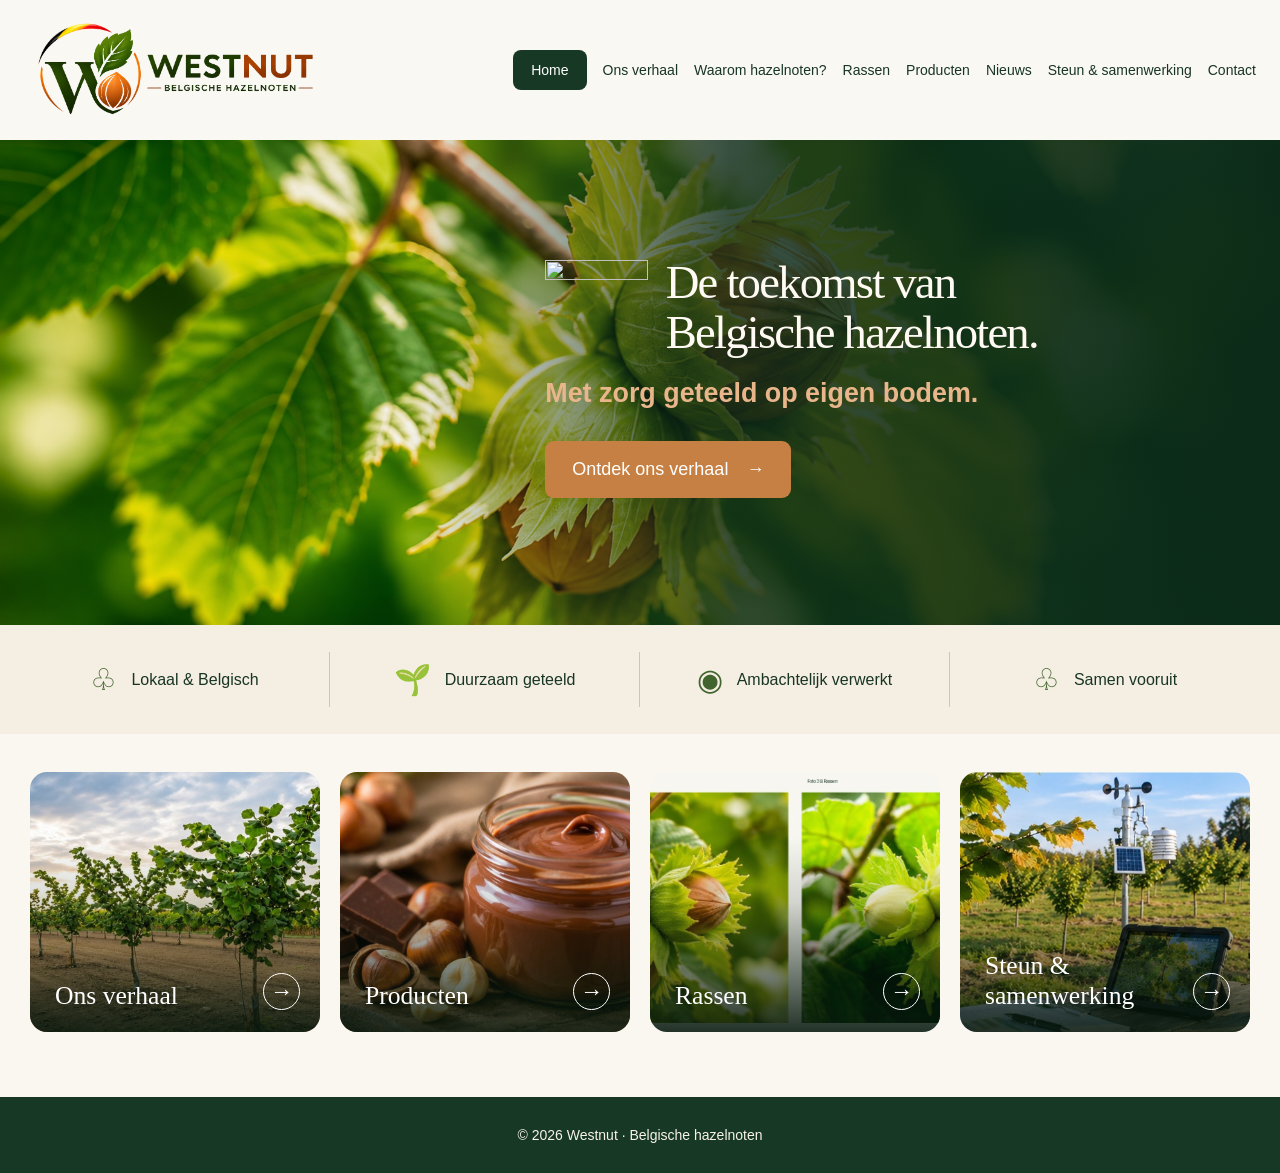
==== index.html @ f93e51cb "Update index.html" ====
<!DOCTYPE html>
<html lang="nl">
<head>
<meta charset="UTF-8">
<meta name="viewport" content="width=device-width, initial-scale=1">

<title>Westnut | Belgische hazelnoten</title>
<meta name="description" content="Westnut: lokaal en duurzaam geteelde Belgische hazelnoten uit West-Vlaanderen.">

<link rel="icon" href="Westnut Belgische Hazelnoten-logo(2).png">

<style>
:root {
  --green: #173824;
  --cream: #faf7f0;
  --copper: #c78043;
  --text: #183524;
}

* {
  box-sizing: border-box;
}

html {
  scroll-behavior: smooth;
}

body {
  margin: 0;
  background: var(--cream);
  color: var(--text);
  font-family: Arial, Helvetica, sans-serif;
}

a {
  text-decoration: none;
  color: inherit;
}

/* =========================
   NAVIGATIE
========================= */

.site-header {
  background: #faf8f3;
  position: relative;
  z-index: 10;
}

.nav {
  max-width: 1500px;
  margin: auto;
  padding: 10px 24px;
  display: flex;
  align-items: center;
  justify-content: space-between;
  gap: 22px;
}

/* ORIGINEEL WESTNUT-LOGO */

.brand {
  display: flex;
  align-items: center;
  flex-shrink: 0;
  margin-left: 0;
}

.brand img {
  display: block;
  width: 300px;
  max-width: 100%;
  height: auto;
  object-fit: contain;
}

/* MENUKNOPPEN */

.nav-links {
  display: flex;
  align-items: center;
  justify-content: flex-end;
  gap: 16px;
  flex-wrap: wrap;
}

.nav-links a {
  font-size: 14px;
  white-space: nowrap;
  transition: color .2s;
}

.nav-links a:hover {
  color: var(--copper);
}

.nav-links .active {
  background: var(--green);
  color: white;
  padding: 12px 18px;
  border-radius: 8px;
}

.nav-links .active:hover {
  color: white;
}

.menu-toggle {
  display: none;
  border: 0;
  background: none;
  font-size: 29px;
  color: var(--green);
  cursor: pointer;
}

/* =========================
   HOOFDBANNER
========================= */

.hero-inner {
  min-height: 485px;
  position: relative;
  display: flex;
  align-items: center;
  overflow: hidden;

  background:
    linear-gradient(
      90deg,
      rgba(12,42,25,0) 0%,
      rgba(12,42,25,.05) 32%,
      rgba(12,42,25,.82) 57%,
      rgba(12,42,25,.97) 100%
    ),
    url("hero-hazelnoten.jpg")
    center center / cover no-repeat;
}

.hero-inner {
  width: 100%;
  max-width: 1500px;
  margin: auto;
  padding: 65px 48px 75px;
  position: relative;
  z-index: 1;
  display: flex;
  justify-content: flex-end;
}

.hero-content {
  width: min(58%, 760px);
}

.hero h1 {
  font-family: Georgia, "Times New Roman", serif;
  font-size: clamp(34px, 3.65vw, 60px);
  font-weight: normal;
  line-height: 1.07;
  letter-spacing: -1.8px;
  color: #fffaf4;
  margin: 0 0 20px;
}

.hero-subtitle {
  color: #e9b68c;
  font-size: clamp(20px, 2.1vw, 32px);
  font-weight: 600;
  line-height: 1.2;
  margin: 0 0 32px;
}

.hero-button {
  display: inline-flex;
  align-items: center;
  gap: 18px;
  background: var(--copper);
  color: white;
  padding: 18px 27px;
  border-radius: 9px;
  font-size: 18px;
  transition: background .2s, transform .2s;
}

.hero-button:hover {
  background: #ac6732;
  transform: translateY(-2px);
}

/* ORIGINEEL LOGO NAAST DE HOOFDTITEL */

.hero-heading {
  display: flex;
  align-items: center;
  gap: 18px;
}

.hero-mark {
  width: clamp(82px, 8vw, 118px);
  height: auto;
  flex-shrink: 0;
  object-fit: contain;
}

.hero-heading h1 {
  min-width: 0;
}

@media (max-width: 1100px) {
  .hero-heading {
    gap: 12px;
  }

  .hero-mark {
    width: 82px;
  }
}

/* =========================
   KERNWAARDEN
========================= */

.values {
  background: #f5efe3;
  padding: 27px 20px;
}

.values-inner {
  max-width: 1400px;
  margin: auto;
  display: grid;
  grid-template-columns: repeat(4, 1fr);
}

.value {
  display: flex;
  align-items: center;
  justify-content: center;
  gap: 14px;
  padding: 10px 15px;
  font-size: 16px;
  border-right: 1px solid #d7c3a7;
}

.value:last-child {
  border: none;
}

.value-icon {
  color: #42652f;
  font-size: 30px;
}

/* =========================
   VIER FOTOKAARTEN
========================= */

.explore {
  max-width: 1500px;
  margin: auto;
  padding: 38px 30px 65px;
}

.cards {
  display: grid;
  grid-template-columns: repeat(4, minmax(0, 1fr));
  gap: 20px;
}

.feature-card {
  height: 260px;
  border-radius: 17px;
  position: relative;
  overflow: hidden;
  background: #304a35;
  display: block;
  isolation: isolate;
}

.feature-card img {
  display: block;
  width: 100%;
  height: 100%;
  object-fit: cover;
  object-position: center;
  transition: transform .45s ease;
}

.feature-card:hover img {
  transform: scale(1.06);
}

.feature-card::after {
  content: "";
  position: absolute;
  inset: 0;
  background: linear-gradient(
    to bottom,
    rgba(5,23,12,0) 25%,
    rgba(5,23,12,.15) 50%,
    rgba(5,23,12,.88) 100%
  );
  pointer-events: none;
}

.card-content {
  position: absolute;
  z-index: 1;
  bottom: 22px;
  left: 25px;
  right: 20px;
  color: white;
  display: flex;
  align-items: flex-end;
  justify-content: space-between;
  gap: 10px;
}

.card-title {
  font-family: Georgia, serif;
  font-size: clamp(21px, 2vw, 29px);
  font-weight: normal;
  line-height: 1.15;
}

.card-arrow {
  width: 37px;
  height: 37px;
  flex-shrink: 0;
  border: 1px solid white;
  border-radius: 50%;
  display: grid;
  place-items: center;
  font-size: 23px;
  transition: background .2s;
}

.feature-card:hover .card-arrow {
  background: rgba(255,255,255,.18);
}

/* TOEGANKELIJKHEID */

.feature-card:focus-visible,
.hero-button:focus-visible,
.nav-links a:focus-visible {
  outline: 3px solid var(--copper);
  outline-offset: 3px;
}

/* =========================
   FOOTER
========================= */

.footer {
  background: var(--green);
  color: #f8f3e9;
  padding: 30px 20px;
  text-align: center;
  font-size: 14px;
}

/* =========================
   TABLET
========================= */

@media (max-width: 1100px) {
  .nav {
    gap: 15px;
  }

  .brand {
    margin-left: 10px;
  }

  .brand img {
    width: 235px;
  }

  .nav-links {
    gap: 14px;
  }

  .nav-links a {
    font-size: 14px;
  }

  .hero-content {
    width: 65%;
  }

  .cards {
    grid-template-columns: repeat(2, minmax(0, 1fr));
  }

  .value {
    font-size: 14px;
  }
}

/* =========================
   SMARTPHONE
========================= */

@media (max-width: 750px) {
  .nav {
    padding: 10px 20px;
  }

  .brand {
    margin-left: 0;
  }

  .brand img {
    width: 200px;
  }

  .menu-toggle {
    display: block;
  }

  .nav-links {
    display: none;
    position: absolute;
    top: 100%;
    left: 0;
    right: 0;
    background: #faf8f3;
    padding: 20px;
    flex-direction: column;
    align-items: stretch;
    box-shadow: 0 10px 20px #0002;
  }

  .nav-links.open {
    display: flex;
  }

  .nav-links a {
    padding: 10px;
  }

  .hero-inner {
    min-height: 550px;
    align-items: flex-end;

    background:
      linear-gradient(
        to bottom,
        rgba(12,42,25,0) 0%,
        rgba(12,42,25,.35) 35%,
        rgba(12,42,25,.96) 100%
      ),
      url("hero-hazelnoten.jpg")
      45% center / cover no-repeat;
  }

  .hero-inner {
    padding: 70px 23px 55px;
    justify-content: flex-start;
  }

  .hero-content {
    width: 100%;
  }

  .hero-mark {
    width: 75px;
  }

  .hero-heading {
    align-items: flex-start;
  }

  .hero h1 {
    letter-spacing: -.7px;
    font-size: clamp(34px, 8vw, 48px);
  }

  .hero-subtitle {
    font-size: 23px;
  }

  .values-inner {
    grid-template-columns: repeat(2, 1fr);
  }

  .value:nth-child(2) {
    border-right: none;
  }

  .value {
    justify-content: flex-start;
  }

  .cards {
    grid-template-columns: 1fr;
  }

  .feature-card {
    height: 250px;
  }

  .explore {
    padding: 25px 18px 45px;
  }
}

@media (prefers-reduced-motion: reduce) {
  html {
    scroll-behavior: auto;
  }

  .feature-card img,
  .hero-button {
    transition: none;
  }
}
</style>
</head>

<body>

<!-- NAVIGATIE -->

<header class="site-header">
  <nav class="nav" aria-label="Hoofdnavigatie">

    <a class="brand"
       href="index.html"
       aria-label="Westnut Home">

      <img
        src="Westnut-logo-transparant.png"
        alt="Westnut – Belgische hazelnoten">

    </a>

    <button
      class="menu-toggle"
      type="button"
      aria-label="Menu openen"
      aria-expanded="false"
      aria-controls="nav-links">
      ☰
    </button>

    <div class="nav-links" id="nav-links">

      <a href="index.html"
         class="active"
         aria-current="page">Home</a>

      <a href="over-ons.html">Ons verhaal</a>

      <a href="waarom-hazelnoten.html">Waarom hazelnoten?</a>

      <a href="rassen.html">Rassen</a>

      <a href="producten.html">Producten</a>

      <a href="nieuws.html">Nieuws</a>

      <!-- AANGEPASTE LINK -->
      <a href="samenwerking.html">
        Steun &amp; samenwerking
      </a>

      <a href="contact.html">Contact</a>

    </div>
  </nav>
</header>

<main>

<!-- HOOFDBANNER -->

<section class="hero">
  <div class="hero-inner">
    <div class="hero-content">

      <div class="hero-heading">

        <img
          class="hero-mark"
          src="Westnut Belgische Hazelnoten-logo(2).png"
          alt=""
          width="110"
          height="123">

        <h1>
          De toekomst van<br>
          Belgische hazelnoten.
        </h1>

      </div>

      <p class="hero-subtitle">
        Met zorg geteeld op eigen bodem.
      </p>

      <a href="over-ons.html" class="hero-button">
        Ontdek ons verhaal
        <span aria-hidden="true">→</span>
      </a>

    </div>
  </div>
</section>

<!-- ONZE WAARDEN -->

<section class="values" aria-label="Onze waarden">
  <div class="values-inner">

    <div class="value">
      <span class="value-icon" aria-hidden="true">♧</span>
      <span>Lokaal &amp; Belgisch</span>
    </div>

    <div class="value">
      <span class="value-icon" aria-hidden="true">🌱</span>
      <span>Duurzaam geteeld</span>
    </div>

    <div class="value">
      <span class="value-icon" aria-hidden="true">◉</span>
      <span>Ambachtelijk verwerkt</span>
    </div>

    <div class="value">
      <span class="value-icon" aria-hidden="true">♧</span>
      <span>Samen vooruit</span>
    </div>

  </div>
</section>

<!-- VIER FOTOKAARTEN -->

<section class="explore" aria-label="Ontdek Westnut">
  <div class="cards">

    <!-- ONS VERHAAL -->

    <a href="over-ons.html" class="feature-card">

      <img
        src="ons-verhaal.jpg"
        alt="Hazelnootplantage van Westnut"
        loading="lazy">

      <div class="card-content">
        <span class="card-title">Ons verhaal</span>
        <span class="card-arrow" aria-hidden="true">→</span>
      </div>

    </a>

    <!-- PRODUCTEN -->

    <a href="producten.html" class="feature-card">

      <img
        src="producten.jpg"
        alt="Chocolade-hazelnootpasta en hazelnoten"
        loading="lazy">

      <div class="card-content">
        <span class="card-title">Producten</span>
        <span class="card-arrow" aria-hidden="true">→</span>
      </div>

    </a>

    <!-- RASSEN -->

    <a href="rassen.html" class="feature-card">

      <img
        src="rassen-vergelijking.jpg"
        alt="Vergelijking van hazelnoten aan de boom"
        loading="lazy">

      <div class="card-content">
        <span class="card-title">Rassen</span>
        <span class="card-arrow" aria-hidden="true">→</span>
      </div>

    </a>

    <!-- STEUN EN SAMENWERKING -->
    <!-- LINK GECORRIGEERD -->

    <a href="samenwerking.html" class="feature-card">

      <img
        src="steun-samenwerking.jpg"
        alt="Onderzoek en innovatie in de hazelnootteelt"
        loading="lazy">

      <div class="card-content">
        <span class="card-title">
          Steun &amp;<br>samenwerking
        </span>
        <span class="card-arrow" aria-hidden="true">→</span>
      </div>

    </a>

  </div>
</section>

</main>

<!-- FOOTER -->

<footer class="footer">
  © <span id="year"></span>
  Westnut · Belgische hazelnoten
</footer>

<!-- JAVASCRIPT -->

<script>
document.getElementById("year").textContent =
  new Date().getFullYear();

const menuButton =
  document.querySelector(".menu-toggle");

const navLinks =
  document.querySelector(".nav-links");

// Markeer automatisch het tabblad van de huidige pagina groen.
const huidigePagina =
  window.location.pathname.split("/").pop() || "index.html";

document.querySelectorAll(".nav-links a").forEach(link => {
  const doelPagina =
    new URL(link.href).pathname.split("/").pop();

  const actief = doelPagina === huidigePagina;

  link.classList.toggle("active", actief);

  if (actief) {
    link.setAttribute("aria-current", "page");
  } else {
    link.removeAttribute("aria-current");
  }
});

menuButton.addEventListener("click", () => {
  const isOpen = navLinks.classList.toggle("open");

  menuButton.setAttribute(
    "aria-expanded",
    String(isOpen)
  );

  menuButton.setAttribute(
    "aria-label",
    isOpen ? "Menu sluiten" : "Menu openen"
  );
});
</script>

</body>
</html>
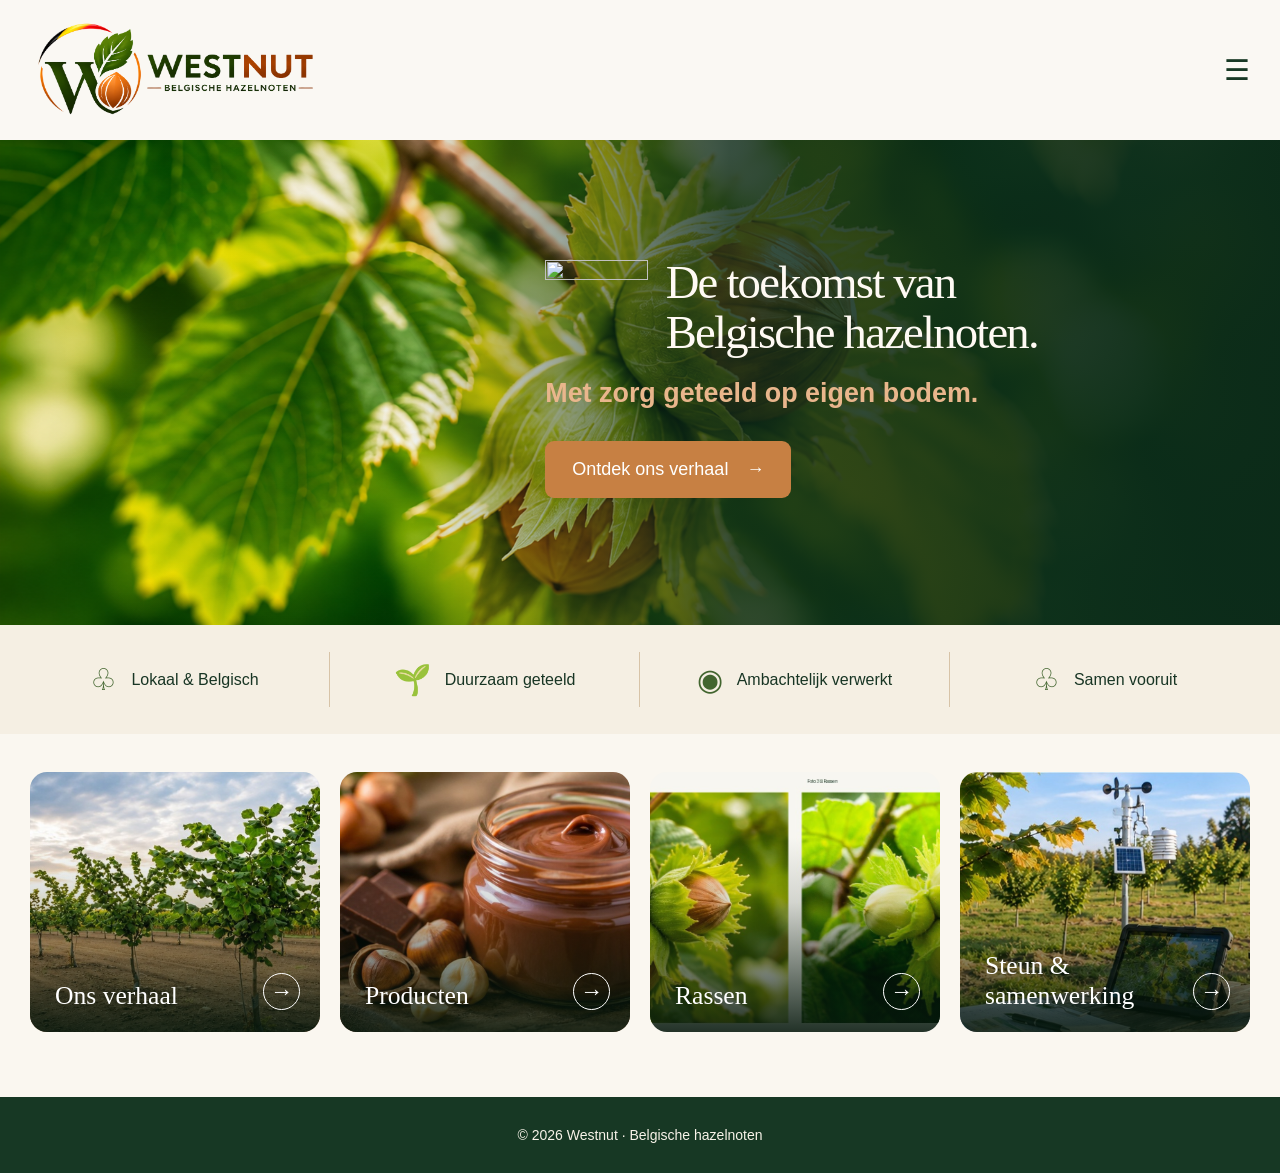
==== commit 13687b80: "Add files via upload" ====
--- a/index.html
+++ b/index.html
@@ -81,12 +81,13 @@
   display: flex;
   align-items: center;
   justify-content: flex-end;
-  gap: 16px;
-  flex-wrap: wrap;
+  gap: 13px;
+  flex-wrap: nowrap;
 }
 
 .nav-links a {
-  font-size: 14px;
+  font-size: 18px;
+  font-weight: 500;
   white-space: nowrap;
   transition: color .2s;
 }
@@ -383,7 +384,7 @@
   }
 
   .nav-links a {
-    font-size: 14px;
+    font-size: 18px;
   }
 
   .hero-content {
@@ -397,6 +398,27 @@
   .value {
     font-size: 14px;
   }
+}
+
+
+/* Op smallere desktops en tablets: uitklapmenu voorkomt overlap. */
+@media (max-width: 1350px) {
+  .menu-toggle { display: block; }
+  .nav-links {
+    display: none;
+    position: absolute;
+    top: 100%;
+    left: 0;
+    right: 0;
+    background: #faf8f3;
+    padding: 20px 28px;
+    flex-direction: column;
+    align-items: stretch;
+    gap: 8px;
+    box-shadow: 0 10px 20px #0002;
+  }
+  .nav-links.open { display: flex; }
+  .nav-links a { font-size: 18px; padding: 10px 12px; }
 }
 
 /* =========================
@@ -766,6 +788,13 @@
     isOpen ? "Menu sluiten" : "Menu openen"
   );
 });
+window.addEventListener("resize", () => {
+  if (window.innerWidth > 1350) {
+    navLinks.classList.remove("open");
+    menuButton.setAttribute("aria-expanded", "false");
+    menuButton.setAttribute("aria-label", "Menu openen");
+  }
+});
 </script>
 
 </body>
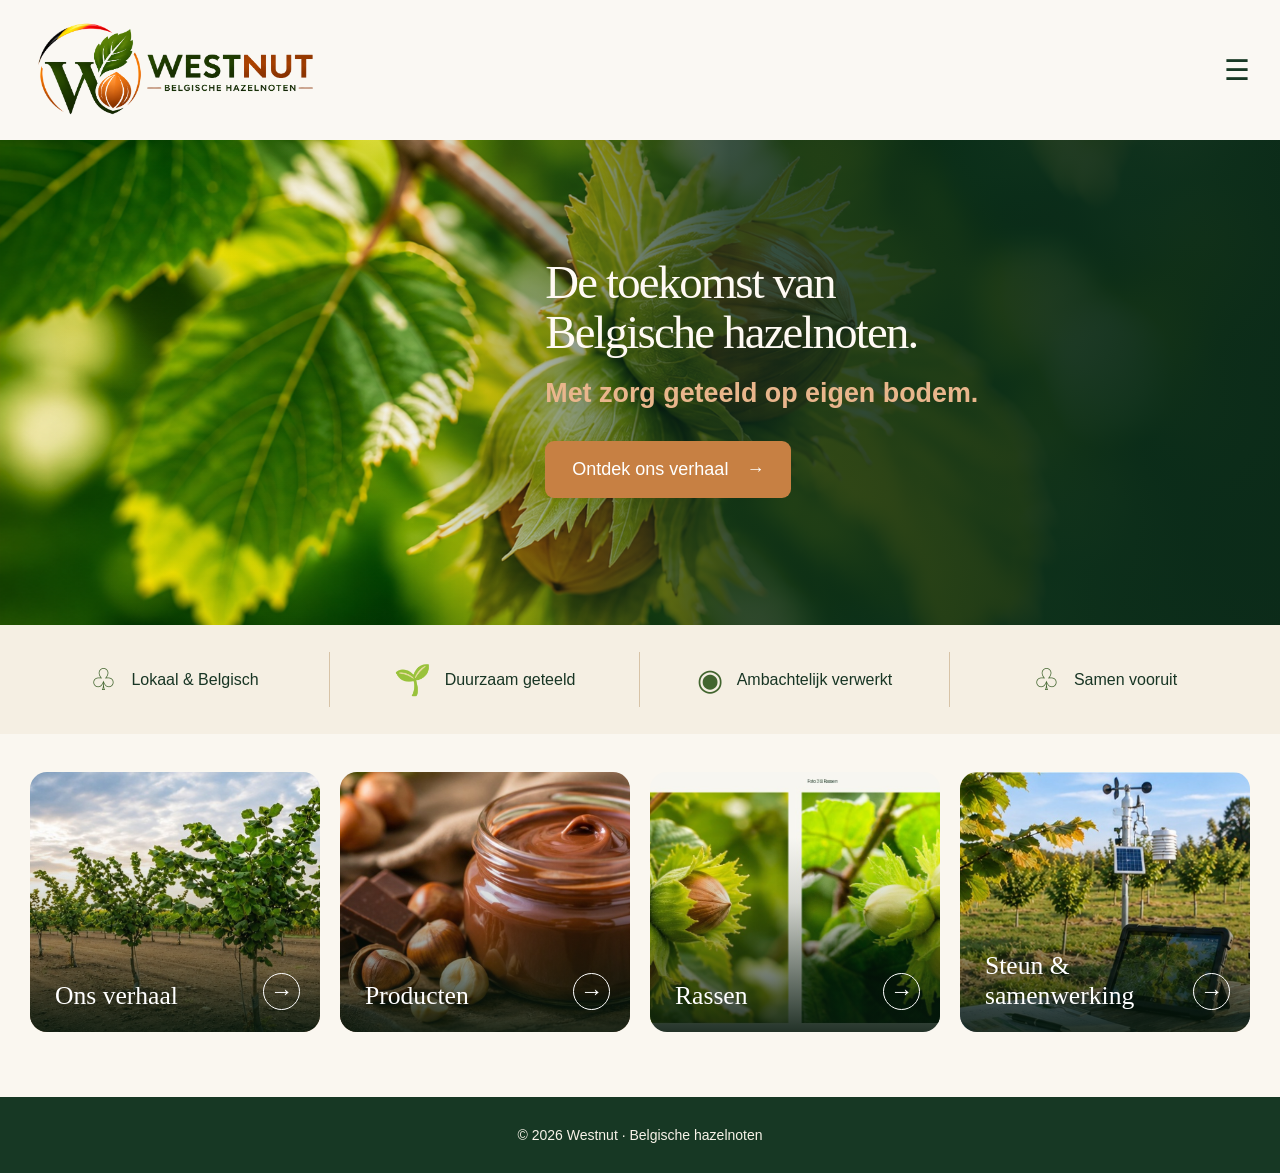
==== commit d96142aa: "Add files via upload" ====
--- a/index.html
+++ b/index.html
@@ -5,8 +5,26 @@
 <meta charset="UTF-8">
 <meta name="viewport" content="width=device-width, initial-scale=1">
 
-<title>Westnut | Belgische hazelnoten</title>
-<meta name="description" content="Westnut: lokaal en duurzaam geteelde Belgische hazelnoten uit West-Vlaanderen.">
+<title>Belgische hazelnoten uit West-Vlaanderen | Westnut</title>
+<meta name="description" content="Ontdek Westnut: lokale teelt en verwerking van Belgische hazelnoten in West-Vlaanderen. Met aandacht voor duurzaamheid, kwaliteit en innovatie.">
+<meta name="robots" content="index, follow">
+<link rel="canonical" href="https://westnut.be/">
+<meta property="og:type" content="website">
+<meta property="og:locale" content="nl_BE">
+<meta property="og:site_name" content="Westnut">
+<meta property="og:title" content="Belgische hazelnoten uit West-Vlaanderen | Westnut">
+<meta property="og:description" content="Westnut teelt en ontwikkelt Belgische hazelnoten in West-Vlaanderen, met aandacht voor lokale productie, kwaliteit en duurzaamheid.">
+<meta property="og:url" content="https://westnut.be/">
+<meta name="twitter:card" content="summary">
+<script type="application/ld+json">
+{
+  "@context": "https://schema.org",
+  "@type": "Organization",
+  "name": "Westnut",
+  "url": "https://westnut.be/",
+  "description": "Lokale teelt en verwerking van Belgische hazelnoten in West-Vlaanderen."
+}
+</script>
 
 <link rel="icon" href="Westnut Belgische Hazelnoten-logo(2).png">
 
@@ -605,13 +623,6 @@
 
       <div class="hero-heading">
 
-        <img
-          class="hero-mark"
-          src="Westnut Belgische Hazelnoten-logo(2).png"
-          alt=""
-          width="110"
-          height="123">
-
         <h1>
           De toekomst van<br>
           Belgische hazelnoten.
@@ -798,4 +809,4 @@
 </script>
 
 </body>
-</html>
+</html>
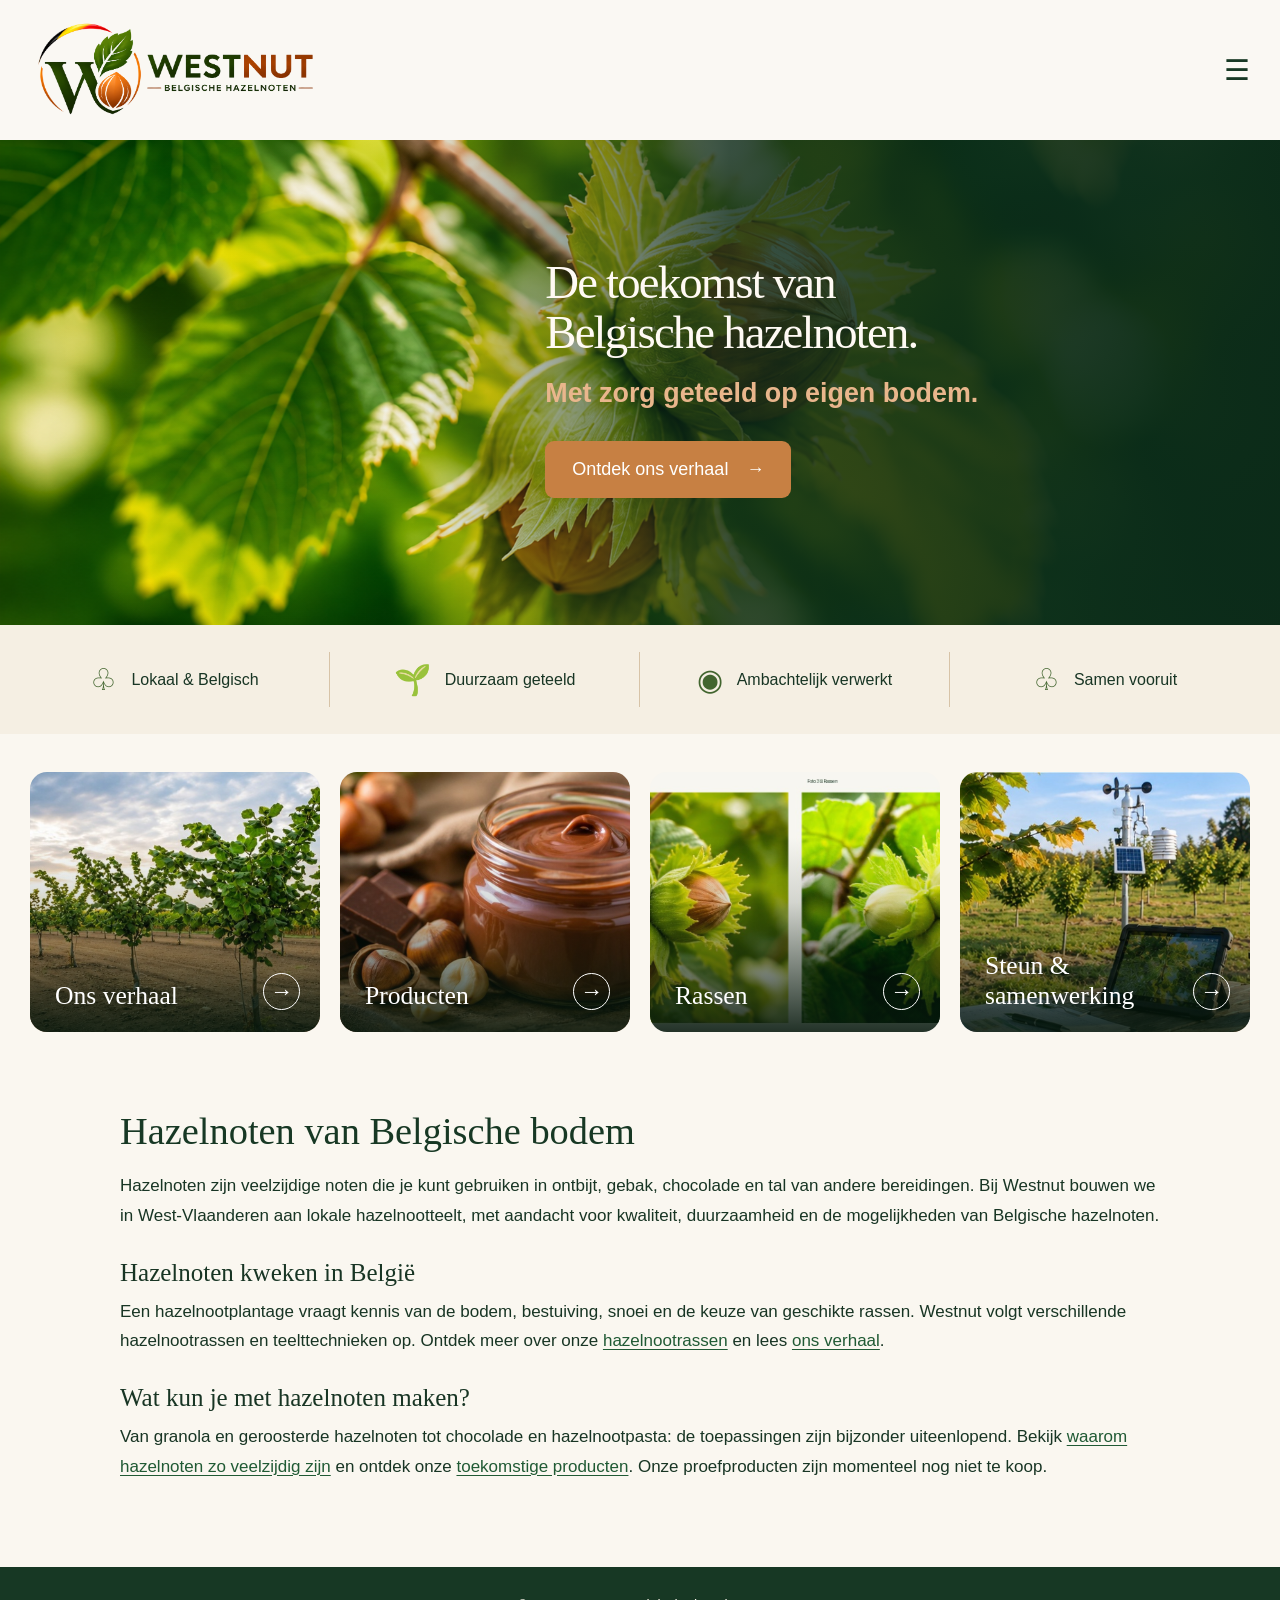
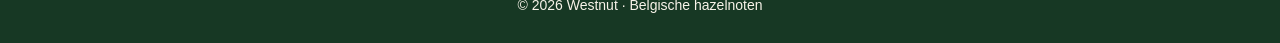
==== commit eb8f1752: "Add files via upload" ====
--- a/index.html
+++ b/index.html
@@ -5,15 +5,15 @@
 <meta charset="UTF-8">
 <meta name="viewport" content="width=device-width, initial-scale=1">
 
-<title>Belgische hazelnoten uit West-Vlaanderen | Westnut</title>
-<meta name="description" content="Ontdek Westnut: lokale teelt en verwerking van Belgische hazelnoten in West-Vlaanderen. Met aandacht voor duurzaamheid, kwaliteit en innovatie.">
+<title>Hazelnoten uit België | Teelt, rassen en producten – Westnut</title>
+<meta name="description" content="Ontdek hazelnoten van Belgische bodem bij Westnut. Lees over hazelnootteelt, hazelnootrassen en toekomstige producten uit West-Vlaanderen.">
 <meta name="robots" content="index, follow">
 <link rel="canonical" href="https://westnut.be/">
 <meta property="og:type" content="website">
 <meta property="og:locale" content="nl_BE">
 <meta property="og:site_name" content="Westnut">
-<meta property="og:title" content="Belgische hazelnoten uit West-Vlaanderen | Westnut">
-<meta property="og:description" content="Westnut teelt en ontwikkelt Belgische hazelnoten in West-Vlaanderen, met aandacht voor lokale productie, kwaliteit en duurzaamheid.">
+<meta property="og:title" content="Hazelnoten uit België | Teelt, rassen en producten – Westnut">
+<meta property="og:description" content="Ontdek Belgische hazelnoten, lokale hazelnootteelt en verschillende rassen bij Westnut in West-Vlaanderen.">
 <meta property="og:url" content="https://westnut.be/">
 <meta name="twitter:card" content="summary">
 <script type="application/ld+json">
@@ -22,7 +22,8 @@
   "@type": "Organization",
   "name": "Westnut",
   "url": "https://westnut.be/",
-  "description": "Lokale teelt en verwerking van Belgische hazelnoten in West-Vlaanderen."
+  "description": "Westnut ontwikkelt lokale hazelnootteelt en toekomstige hazelnootproducten in West-Vlaanderen.",
+  "logo": "https://westnut.be/Westnut-logo-transparant.png"
 }
 </script>
 
@@ -557,6 +558,14 @@
     transition: none;
   }
 }
+
+/* INFORMATIEVE SEO-SECTIE - sluit aan bij bestaande huisstijl */
+.hazelnut-info {max-width:1100px;margin:0 auto;padding:12px 30px 70px;line-height:1.75;}
+.hazelnut-info h2 {font:normal clamp(27px,3vw,39px) Georgia,serif;color:var(--green);margin:0 0 18px;}
+.hazelnut-info h3 {font:normal 25px Georgia,serif;margin:28px 0 10px;}
+.hazelnut-info p {font-size:17px;margin:0 0 15px;}
+.hazelnut-info a {color:#205a34;text-decoration:underline;text-underline-offset:3px;}
+@media(max-width:750px){.hazelnut-info{padding:10px 20px 45px;}}
 </style>
 </head>
 
@@ -744,6 +753,16 @@
     </a>
 
   </div>
+</section>
+
+<!-- INFORMATIE OVER HAZELNOTEN VOOR BEZOEKERS EN ZOEKMACHINES -->
+<section class="hazelnut-info" aria-labelledby="hazelnoten-info-titel">
+  <h2 id="hazelnoten-info-titel">Hazelnoten van Belgische bodem</h2>
+  <p>Hazelnoten zijn veelzijdige noten die je kunt gebruiken in ontbijt, gebak, chocolade en tal van andere bereidingen. Bij Westnut bouwen we in West-Vlaanderen aan lokale hazelnootteelt, met aandacht voor kwaliteit, duurzaamheid en de mogelijkheden van Belgische hazelnoten.</p>
+  <h3>Hazelnoten kweken in België</h3>
+  <p>Een hazelnootplantage vraagt kennis van de bodem, bestuiving, snoei en de keuze van geschikte rassen. Westnut volgt verschillende hazelnootrassen en teelttechnieken op. Ontdek meer over onze <a href="rassen.html">hazelnootrassen</a> en lees <a href="over-ons.html">ons verhaal</a>.</p>
+  <h3>Wat kun je met hazelnoten maken?</h3>
+  <p>Van granola en geroosterde hazelnoten tot chocolade en hazelnootpasta: de toepassingen zijn bijzonder uiteenlopend. Bekijk <a href="waarom-hazelnoten.html">waarom hazelnoten zo veelzijdig zijn</a> en ontdek onze <a href="producten.html">toekomstige producten</a>. Onze proefproducten zijn momenteel nog niet te koop.</p>
 </section>
 
 </main>
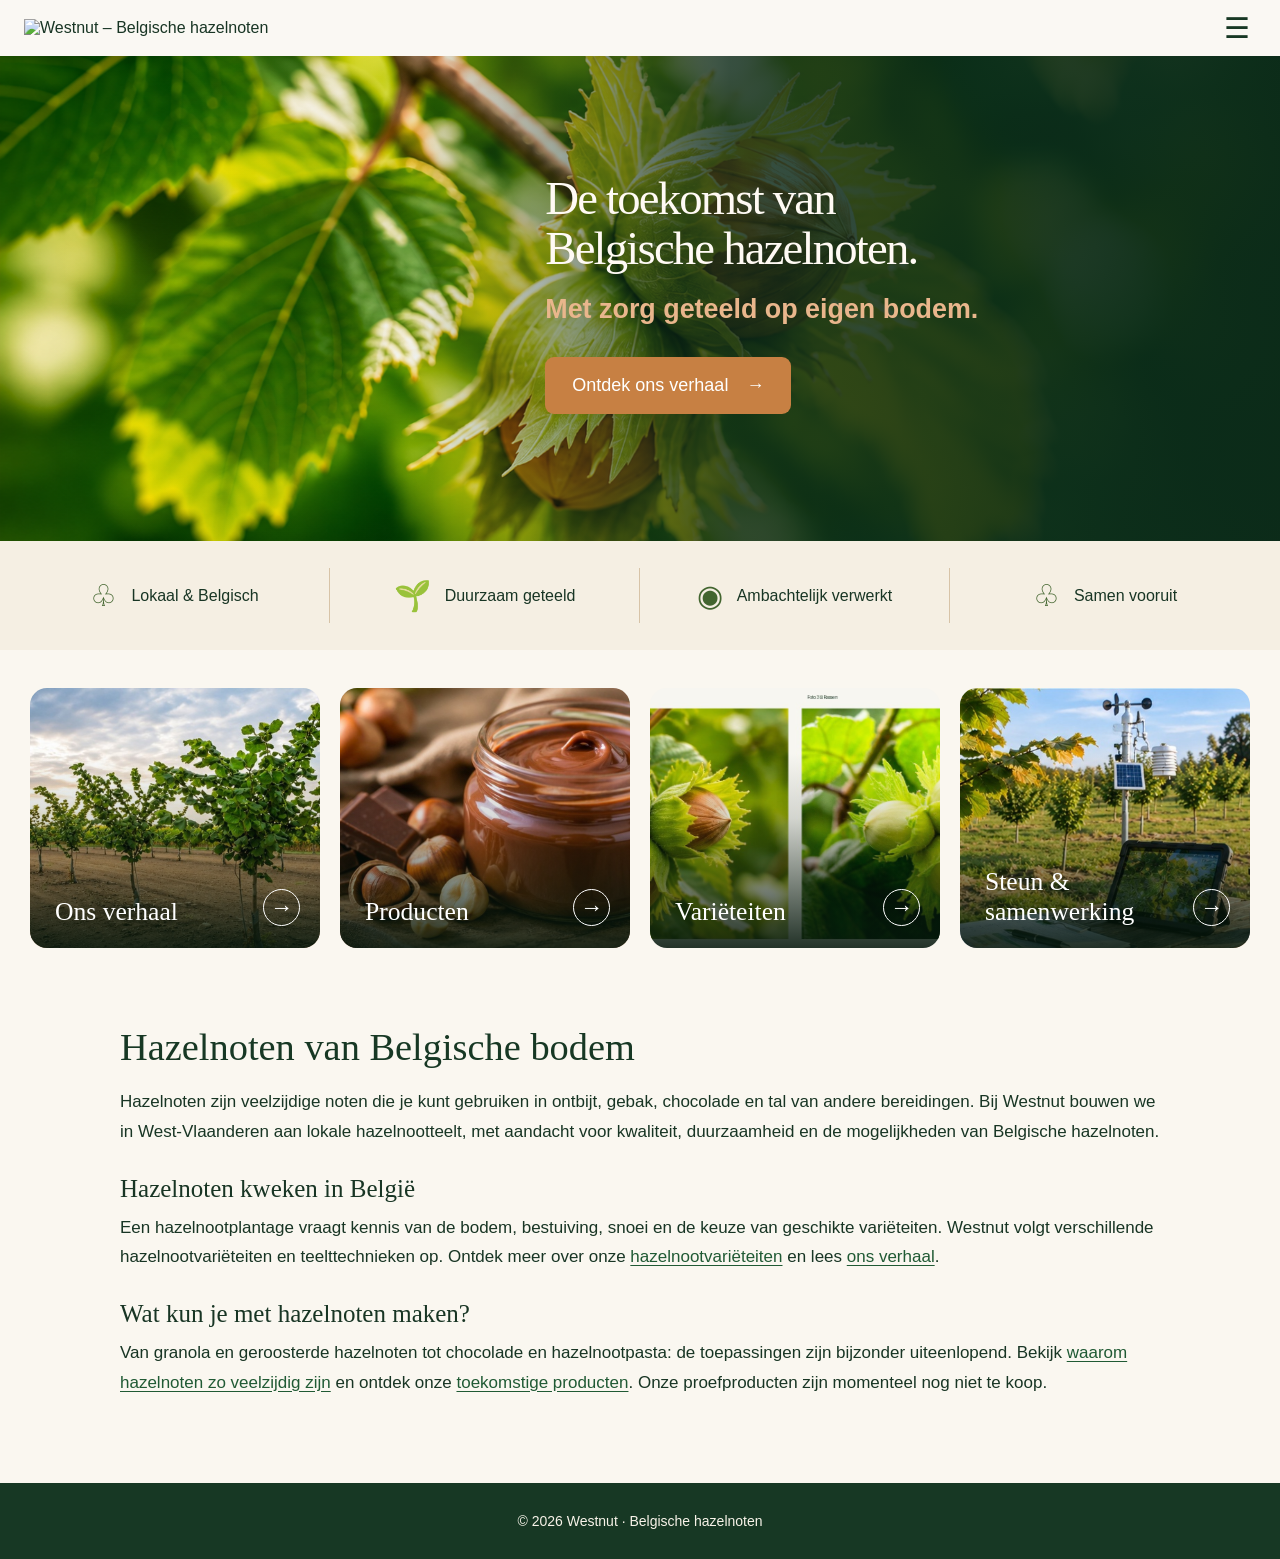
==== commit 74160945: "Add files via upload" ====
--- a/index.html
+++ b/index.html
@@ -5,15 +5,15 @@
 <meta charset="UTF-8">
 <meta name="viewport" content="width=device-width, initial-scale=1">
 
-<title>Hazelnoten uit België | Teelt, rassen en producten – Westnut</title>
-<meta name="description" content="Ontdek hazelnoten van Belgische bodem bij Westnut. Lees over hazelnootteelt, hazelnootrassen en toekomstige producten uit West-Vlaanderen.">
+<title>Hazelnoten uit België | Teelt, variëteiten en producten – Westnut</title>
+<meta name="description" content="Ontdek hazelnoten van Belgische bodem bij Westnut. Lees over hazelnootteelt, hazelnootvariëteiten en toekomstige producten uit West-Vlaanderen.">
 <meta name="robots" content="index, follow">
 <link rel="canonical" href="https://westnut.be/">
 <meta property="og:type" content="website">
 <meta property="og:locale" content="nl_BE">
 <meta property="og:site_name" content="Westnut">
-<meta property="og:title" content="Hazelnoten uit België | Teelt, rassen en producten – Westnut">
-<meta property="og:description" content="Ontdek Belgische hazelnoten, lokale hazelnootteelt en verschillende rassen bij Westnut in West-Vlaanderen.">
+<meta property="og:title" content="Hazelnoten uit België | Teelt, variëteiten en producten – Westnut">
+<meta property="og:description" content="Ontdek Belgische hazelnoten, lokale hazelnootteelt en verschillende variëteiten bij Westnut in West-Vlaanderen.">
 <meta property="og:url" content="https://westnut.be/">
 <meta name="twitter:card" content="summary">
 <script type="application/ld+json">
@@ -23,7 +23,7 @@
   "name": "Westnut",
   "url": "https://westnut.be/",
   "description": "Westnut ontwikkelt lokale hazelnootteelt en toekomstige hazelnootproducten in West-Vlaanderen.",
-  "logo": "https://westnut.be/Westnut-logo-transparant.png"
+  "logo": "https://westnut.be/Westnut Belgische Hazelnoten-logo(2).png"
 }
 </script>
 
@@ -581,7 +581,7 @@
        aria-label="Westnut Home">
 
       <img
-        src="Westnut-logo-transparant.png"
+        src="Westnut Belgische Hazelnoten-logo(2).png"
         alt="Westnut – Belgische hazelnoten">
 
     </a>
@@ -605,7 +605,7 @@
 
       <a href="waarom-hazelnoten.html">Waarom hazelnoten?</a>
 
-      <a href="rassen.html">Rassen</a>
+      <a href="rassen.html">Variëteiten</a>
 
       <a href="producten.html">Producten</a>
 
@@ -717,7 +717,7 @@
 
     </a>
 
-    <!-- RASSEN -->
+    <!-- VARIËTEITEN -->
 
     <a href="rassen.html" class="feature-card">
 
@@ -727,7 +727,7 @@
         loading="lazy">
 
       <div class="card-content">
-        <span class="card-title">Rassen</span>
+        <span class="card-title">Variëteiten</span>
         <span class="card-arrow" aria-hidden="true">→</span>
       </div>
 
@@ -760,7 +760,7 @@
   <h2 id="hazelnoten-info-titel">Hazelnoten van Belgische bodem</h2>
   <p>Hazelnoten zijn veelzijdige noten die je kunt gebruiken in ontbijt, gebak, chocolade en tal van andere bereidingen. Bij Westnut bouwen we in West-Vlaanderen aan lokale hazelnootteelt, met aandacht voor kwaliteit, duurzaamheid en de mogelijkheden van Belgische hazelnoten.</p>
   <h3>Hazelnoten kweken in België</h3>
-  <p>Een hazelnootplantage vraagt kennis van de bodem, bestuiving, snoei en de keuze van geschikte rassen. Westnut volgt verschillende hazelnootrassen en teelttechnieken op. Ontdek meer over onze <a href="rassen.html">hazelnootrassen</a> en lees <a href="over-ons.html">ons verhaal</a>.</p>
+  <p>Een hazelnootplantage vraagt kennis van de bodem, bestuiving, snoei en de keuze van geschikte variëteiten. Westnut volgt verschillende hazelnootvariëteiten en teelttechnieken op. Ontdek meer over onze <a href="rassen.html">hazelnootvariëteiten</a> en lees <a href="over-ons.html">ons verhaal</a>.</p>
   <h3>Wat kun je met hazelnoten maken?</h3>
   <p>Van granola en geroosterde hazelnoten tot chocolade en hazelnootpasta: de toepassingen zijn bijzonder uiteenlopend. Bekijk <a href="waarom-hazelnoten.html">waarom hazelnoten zo veelzijdig zijn</a> en ontdek onze <a href="producten.html">toekomstige producten</a>. Onze proefproducten zijn momenteel nog niet te koop.</p>
 </section>
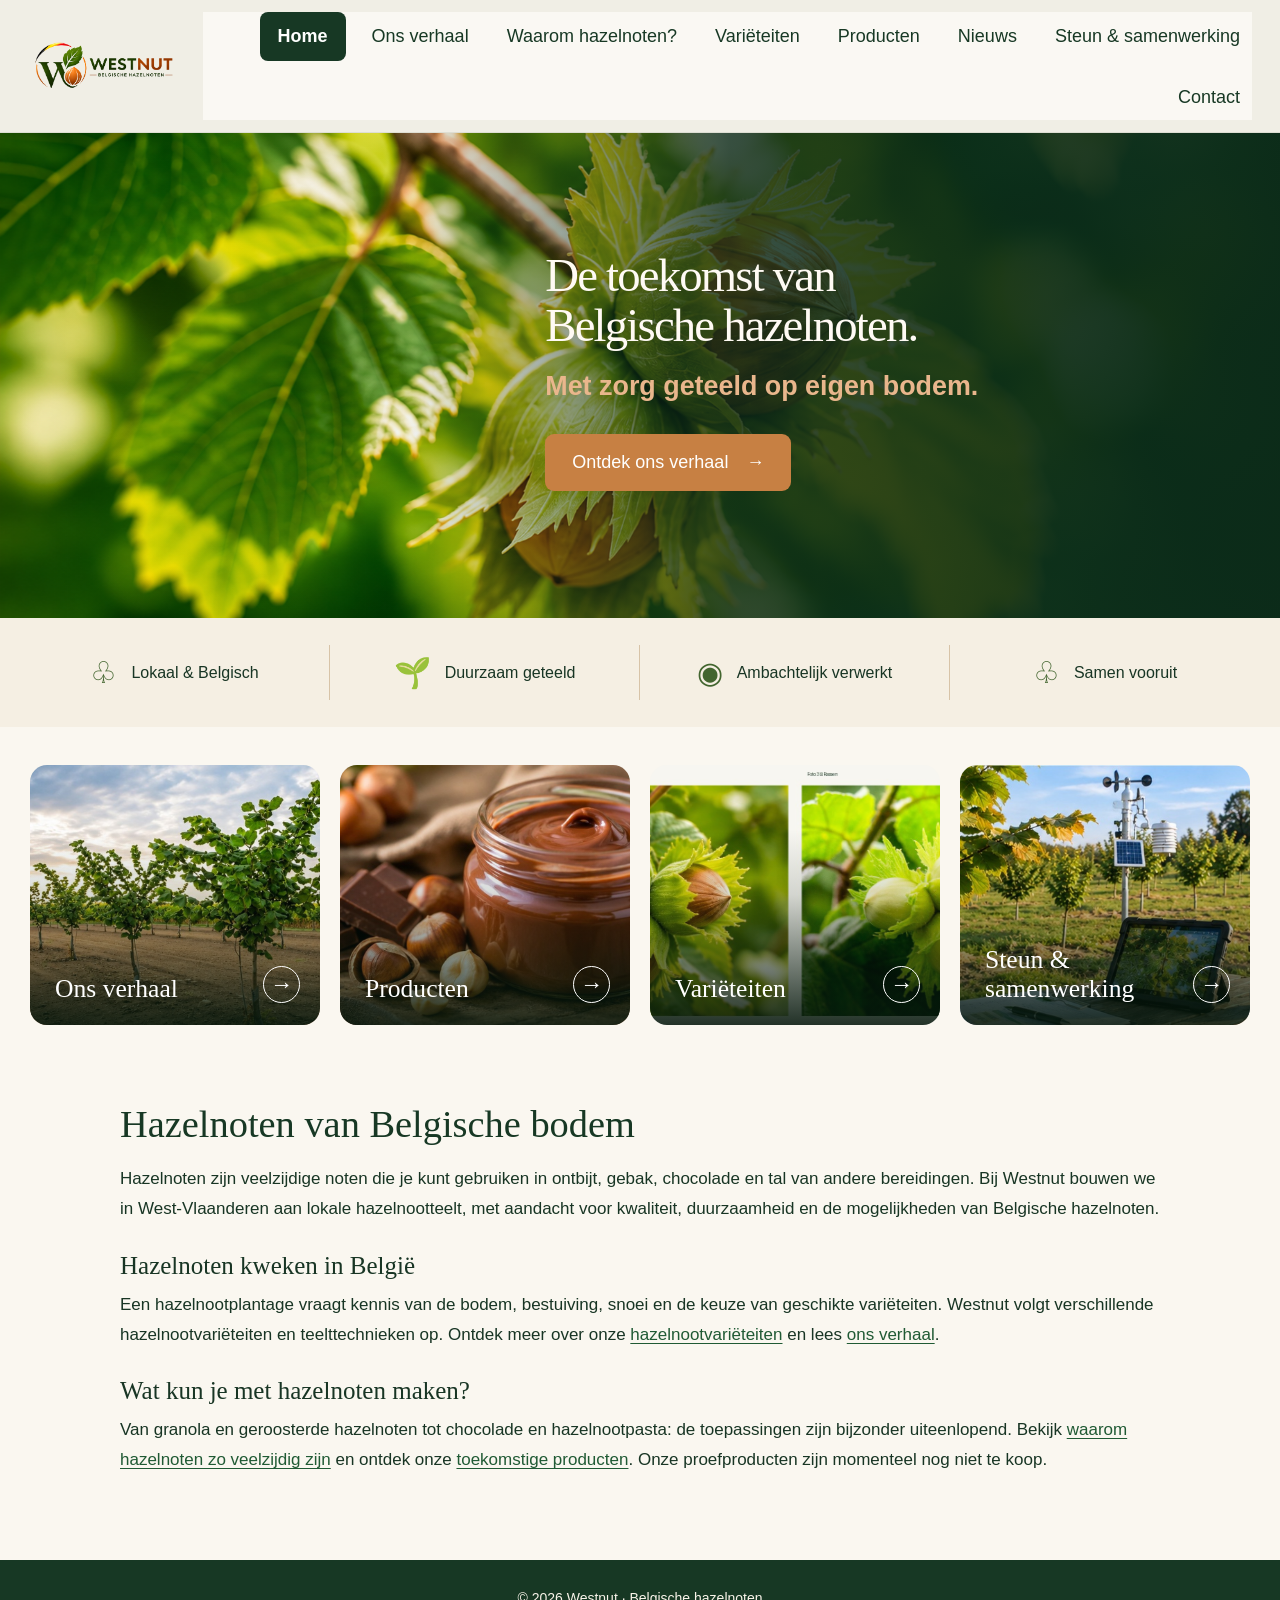
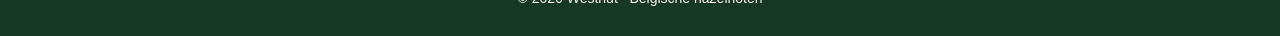
==== commit 54df2386: "Add files via upload" ====
--- a/index.html
+++ b/index.html
@@ -23,11 +23,11 @@
   "name": "Westnut",
   "url": "https://westnut.be/",
   "description": "Westnut ontwikkelt lokale hazelnootteelt en toekomstige hazelnootproducten in West-Vlaanderen.",
-  "logo": "https://westnut.be/Westnut Belgische Hazelnoten-logo(2).png"
+  "logo": "https://westnut.be/westnut-logo-transparant.png"
 }
 </script>
 
-<link rel="icon" href="Westnut Belgische Hazelnoten-logo(2).png">
+<link rel="icon" href="westnut-logo-transparant.png">
 
 <style>
 :root {
@@ -566,6 +566,33 @@
 .hazelnut-info p {font-size:17px;margin:0 0 15px;}
 .hazelnut-info a {color:#205a34;text-decoration:underline;text-underline-offset:3px;}
 @media(max-width:750px){.hazelnut-info{padding:10px 20px 45px;}}
+
+/* UNIFORME BOVENBALK - gelijk aan Steun & samenwerking */
+.site-header {background:#f0eee5; border-bottom:1px solid #deded3; position:relative; z-index:100;}
+.site-header .nav {max-width:1400px; margin:auto; padding:12px 28px; display:flex; justify-content:space-between; align-items:center; gap:25px; flex-wrap:nowrap;}
+.site-header .brand {display:flex; align-items:center; flex-shrink:0; margin-left:0; text-decoration:none;}
+.site-header .brand img {width:150px; height:auto; max-width:100%; display:block; object-fit:contain; background:transparent; border:0; box-shadow:none;}
+.site-header .nav-links {display:flex; flex-wrap:wrap; gap:14px; align-items:center; justify-content:flex-end;}
+.site-header .nav-links a {color:#173824; font-family:Arial,Helvetica,sans-serif; font-size:18px; font-weight:500; white-space:nowrap; line-height:1.4;}
+.site-header .nav-links a:hover {color:#c78043;}
+.site-header .nav-links a.active, .site-header .nav-links a[aria-current="page"] {background:#173824; color:white; font-weight:600; padding:12px 18px; border-radius:8px;}
+.site-header .nav-links a.active:hover {color:white;}
+.site-header .menu-toggle {display:none; align-items:center; justify-content:center; width:46px; height:46px; border:1px solid #d8dfd5; border-radius:8px; background:transparent; color:#173824; font-size:29px; line-height:1; cursor:pointer; flex-shrink:0;}
+@media(max-width:1100px) {
+ .site-header .menu-toggle {display:flex;}
+ .site-header .nav-links {display:none; position:absolute; top:100%; left:0; right:0; z-index:200; background:#f0eee5; padding:20px; flex-direction:column; align-items:stretch; gap:6px; box-shadow:0 10px 20px rgba(0,0,0,.12);}
+ .site-header .nav-links.open {display:flex;}
+ .site-header .nav-links a {display:block; padding:12px 14px; font-size:18px; white-space:normal;}
+ .site-header .nav-links a.active, .site-header .nav-links a[aria-current="page"] {padding:12px 14px;}
+}
+@media(min-width:1101px) {
+ .site-header .menu-toggle {display:none;}
+ .site-header .nav-links, .site-header .nav-links.open {display:flex; position:static; padding:0; box-shadow:none; flex-direction:row; align-items:center;}
+}
+@media(max-width:700px) {
+ .site-header .nav {padding:15px 20px;}
+ .site-header .brand img {width:130px;}
+}
 </style>
 </head>
 
@@ -581,7 +608,7 @@
        aria-label="Westnut Home">
 
       <img
-        src="Westnut Belgische Hazelnoten-logo(2).png"
+        src="westnut-logo-transparant.png"
         alt="Westnut – Belgische hazelnoten">
 
     </a>
@@ -819,7 +846,7 @@
   );
 });
 window.addEventListener("resize", () => {
-  if (window.innerWidth > 1350) {
+  if (window.innerWidth > 1100) {
     navLinks.classList.remove("open");
     menuButton.setAttribute("aria-expanded", "false");
     menuButton.setAttribute("aria-label", "Menu openen");
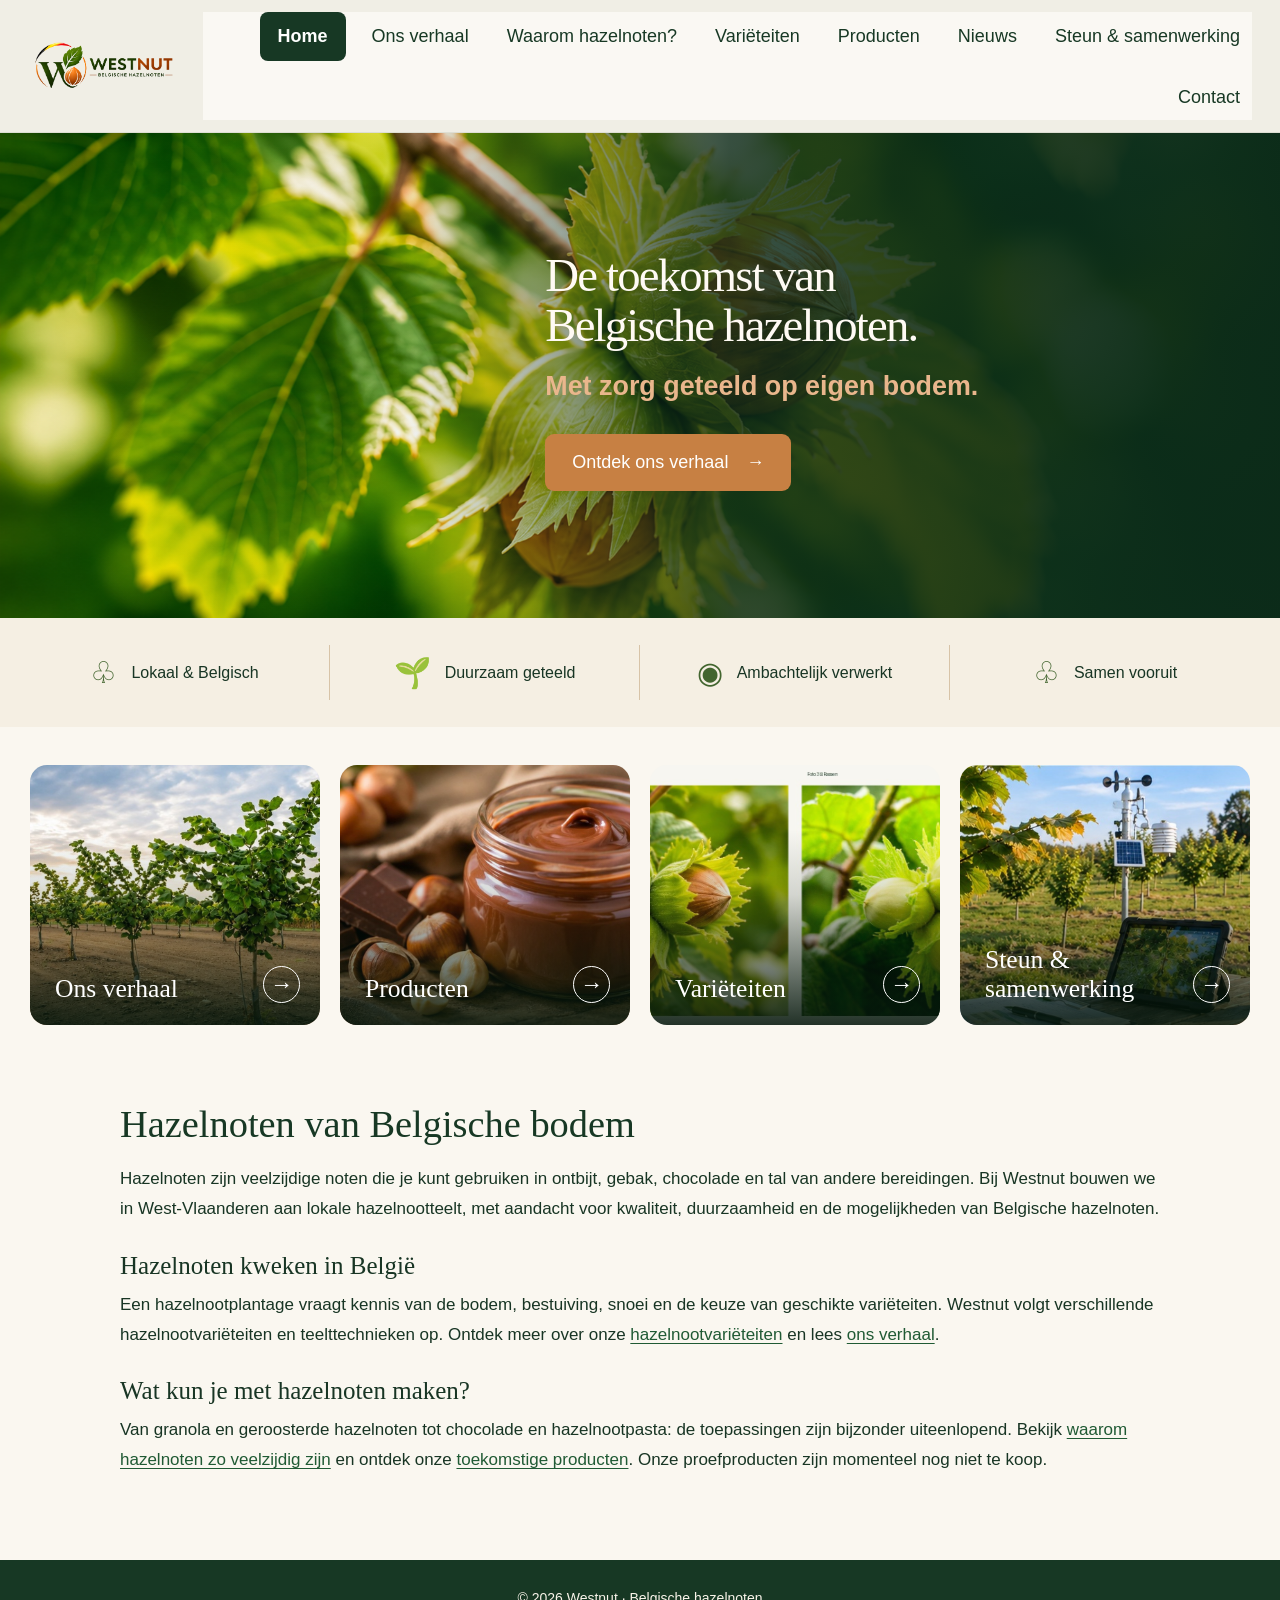
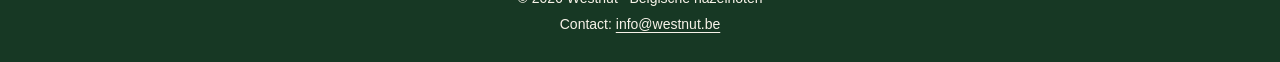
==== commit f549a2a4: "Add files via upload" ====
--- a/index.html
+++ b/index.html
@@ -799,6 +799,9 @@
 <footer class="footer">
   © <span id="year"></span>
   Westnut · Belgische hazelnoten
+  <div style="margin-top: 10px;">
+    Contact: <a href="mailto:info@westnut.be" style="color: inherit; text-decoration: underline; text-underline-offset: 3px;">info@westnut.be</a>
+  </div>
 </footer>
 
 <!-- JAVASCRIPT -->
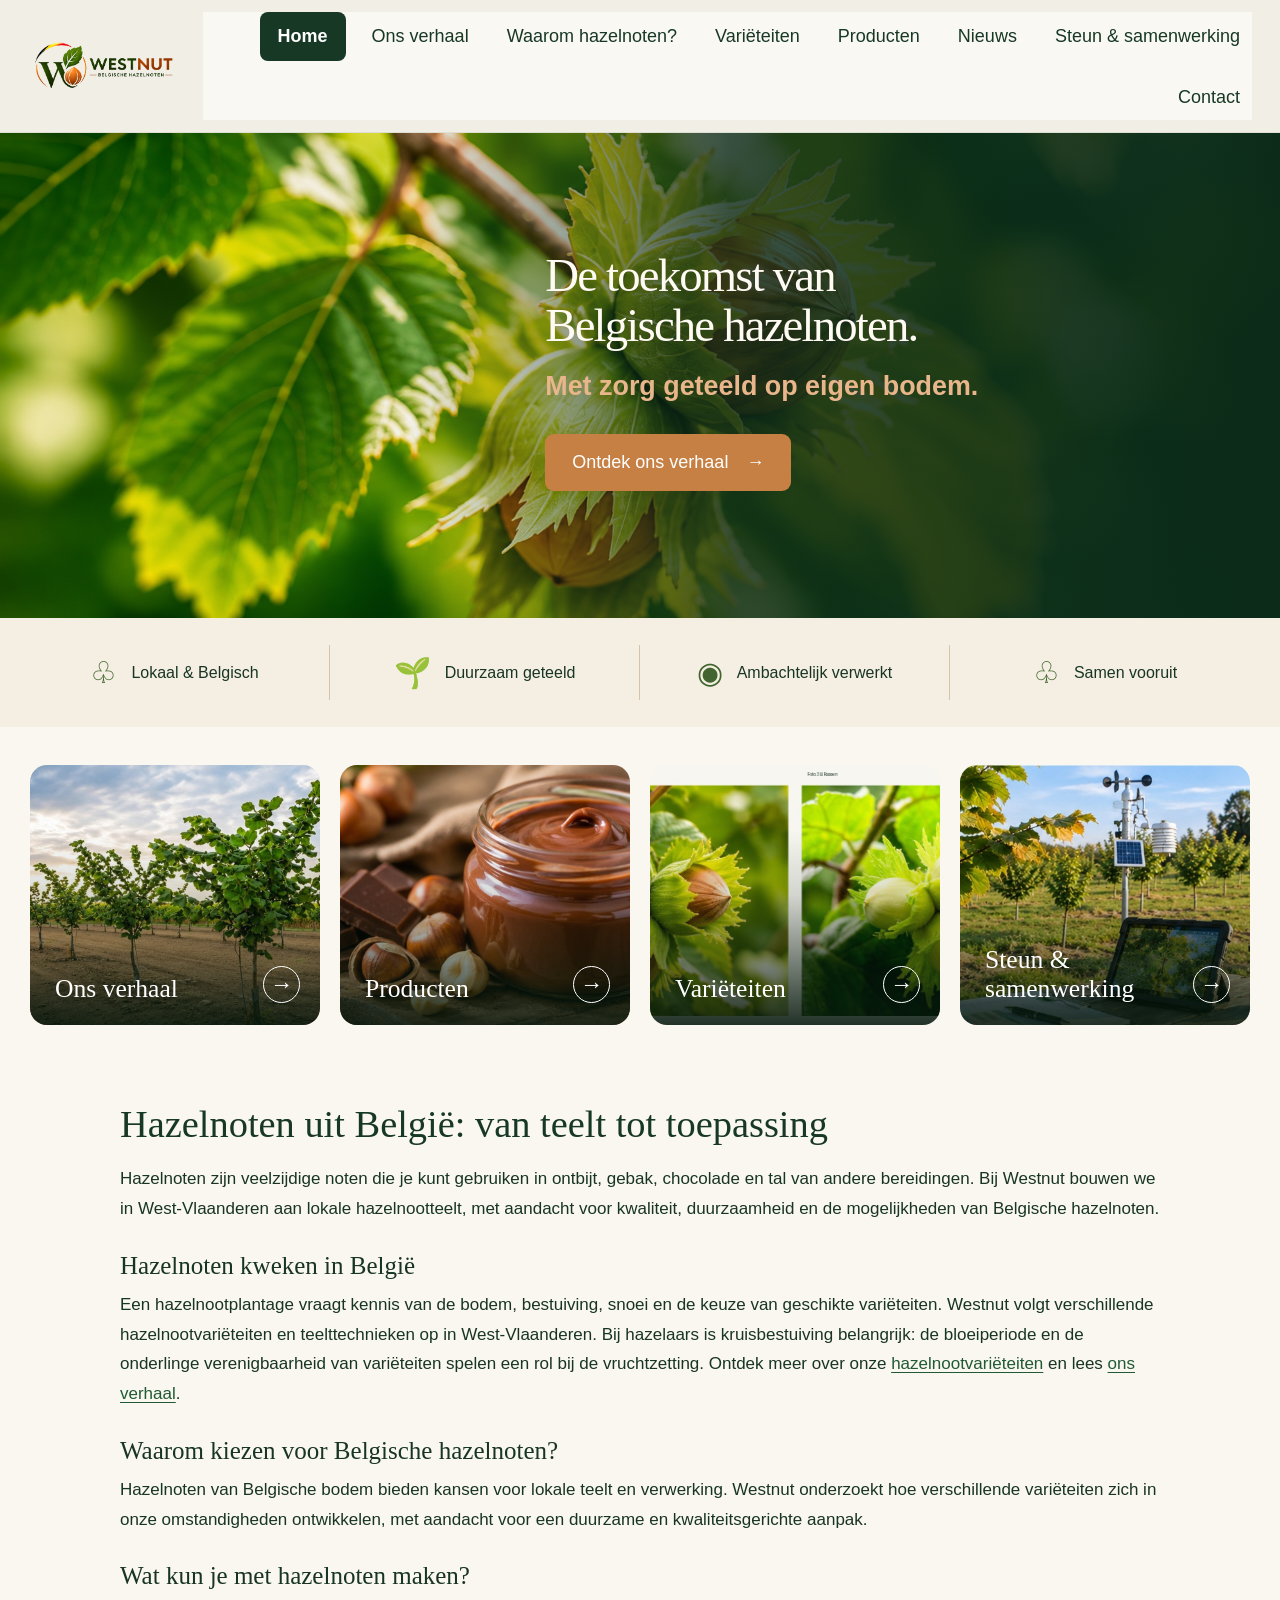
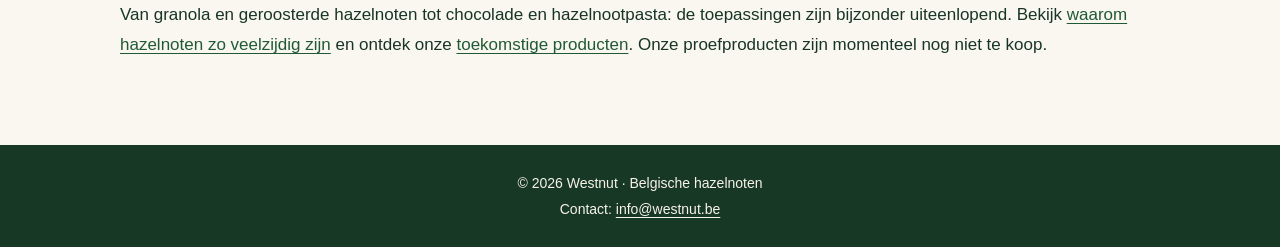
==== commit 1a8a0a67: "Add files via upload" ====
--- a/index.html
+++ b/index.html
@@ -5,17 +5,19 @@
 <meta charset="UTF-8">
 <meta name="viewport" content="width=device-width, initial-scale=1">
 
-<title>Hazelnoten uit België | Teelt, variëteiten en producten – Westnut</title>
-<meta name="description" content="Ontdek hazelnoten van Belgische bodem bij Westnut. Lees over hazelnootteelt, hazelnootvariëteiten en toekomstige producten uit West-Vlaanderen.">
+<title>Hazelnoten uit België | Belgische hazelnootteelt – Westnut</title>
+<meta name="description" content="Ontdek Belgische hazelnoten bij Westnut in West-Vlaanderen. Leer over hazelnootteelt, variëteiten, bestuiving en toepassingen van hazelnoten.">
 <meta name="robots" content="index, follow">
 <link rel="canonical" href="https://westnut.be/">
 <meta property="og:type" content="website">
 <meta property="og:locale" content="nl_BE">
 <meta property="og:site_name" content="Westnut">
-<meta property="og:title" content="Hazelnoten uit België | Teelt, variëteiten en producten – Westnut">
+<meta property="og:title" content="Hazelnoten uit België | Belgische hazelnootteelt – Westnut">
 <meta property="og:description" content="Ontdek Belgische hazelnoten, lokale hazelnootteelt en verschillende variëteiten bij Westnut in West-Vlaanderen.">
 <meta property="og:url" content="https://westnut.be/">
 <meta name="twitter:card" content="summary">
+<meta name="twitter:title" content="Hazelnoten uit België | Belgische hazelnootteelt – Westnut">
+<meta name="twitter:description" content="Ontdek Belgische hazelnoten, variëteiten en hazelnootteelt bij Westnut in West-Vlaanderen.">
 <script type="application/ld+json">
 {
   "@context": "https://schema.org",
@@ -23,7 +25,9 @@
   "name": "Westnut",
   "url": "https://westnut.be/",
   "description": "Westnut ontwikkelt lokale hazelnootteelt en toekomstige hazelnootproducten in West-Vlaanderen.",
-  "logo": "https://westnut.be/westnut-logo-transparant.png"
+  "logo": "https://westnut.be/westnut-logo-transparant.png",
+  "email": "info@westnut.be",
+  "contactPoint": {"@type": "ContactPoint", "email": "info@westnut.be", "contactType": "customer support"}
 }
 </script>
 
@@ -784,10 +788,12 @@
 
 <!-- INFORMATIE OVER HAZELNOTEN VOOR BEZOEKERS EN ZOEKMACHINES -->
 <section class="hazelnut-info" aria-labelledby="hazelnoten-info-titel">
-  <h2 id="hazelnoten-info-titel">Hazelnoten van Belgische bodem</h2>
+  <h2 id="hazelnoten-info-titel">Hazelnoten uit België: van teelt tot toepassing</h2>
   <p>Hazelnoten zijn veelzijdige noten die je kunt gebruiken in ontbijt, gebak, chocolade en tal van andere bereidingen. Bij Westnut bouwen we in West-Vlaanderen aan lokale hazelnootteelt, met aandacht voor kwaliteit, duurzaamheid en de mogelijkheden van Belgische hazelnoten.</p>
   <h3>Hazelnoten kweken in België</h3>
-  <p>Een hazelnootplantage vraagt kennis van de bodem, bestuiving, snoei en de keuze van geschikte variëteiten. Westnut volgt verschillende hazelnootvariëteiten en teelttechnieken op. Ontdek meer over onze <a href="rassen.html">hazelnootvariëteiten</a> en lees <a href="over-ons.html">ons verhaal</a>.</p>
+  <p>Een hazelnootplantage vraagt kennis van de bodem, bestuiving, snoei en de keuze van geschikte variëteiten. Westnut volgt verschillende hazelnootvariëteiten en teelttechnieken op in West-Vlaanderen. Bij hazelaars is kruisbestuiving belangrijk: de bloeiperiode en de onderlinge verenigbaarheid van variëteiten spelen een rol bij de vruchtzetting. Ontdek meer over onze <a href="rassen.html">hazelnootvariëteiten</a> en lees <a href="over-ons.html">ons verhaal</a>.</p>
+  <h3>Waarom kiezen voor Belgische hazelnoten?</h3>
+  <p>Hazelnoten van Belgische bodem bieden kansen voor lokale teelt en verwerking. Westnut onderzoekt hoe verschillende variëteiten zich in onze omstandigheden ontwikkelen, met aandacht voor een duurzame en kwaliteitsgerichte aanpak.</p>
   <h3>Wat kun je met hazelnoten maken?</h3>
   <p>Van granola en geroosterde hazelnoten tot chocolade en hazelnootpasta: de toepassingen zijn bijzonder uiteenlopend. Bekijk <a href="waarom-hazelnoten.html">waarom hazelnoten zo veelzijdig zijn</a> en ontdek onze <a href="producten.html">toekomstige producten</a>. Onze proefproducten zijn momenteel nog niet te koop.</p>
 </section>
